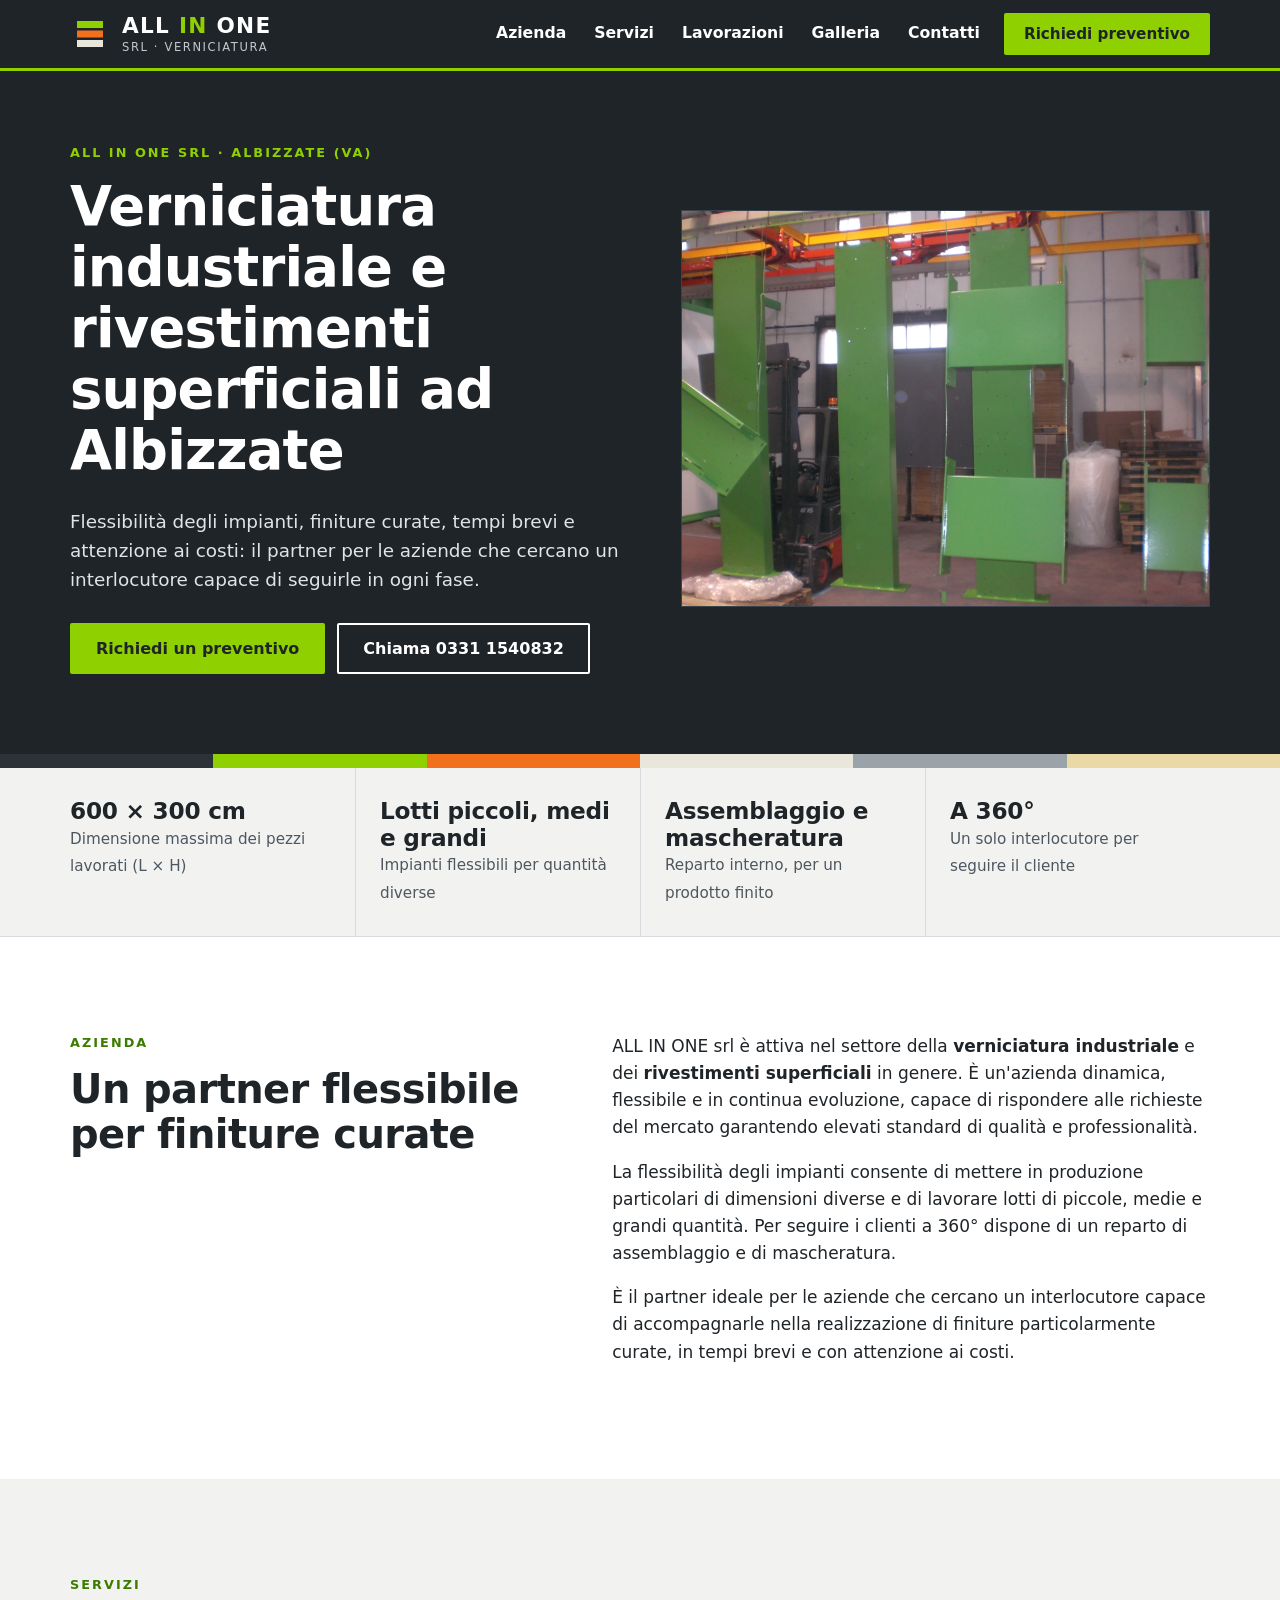
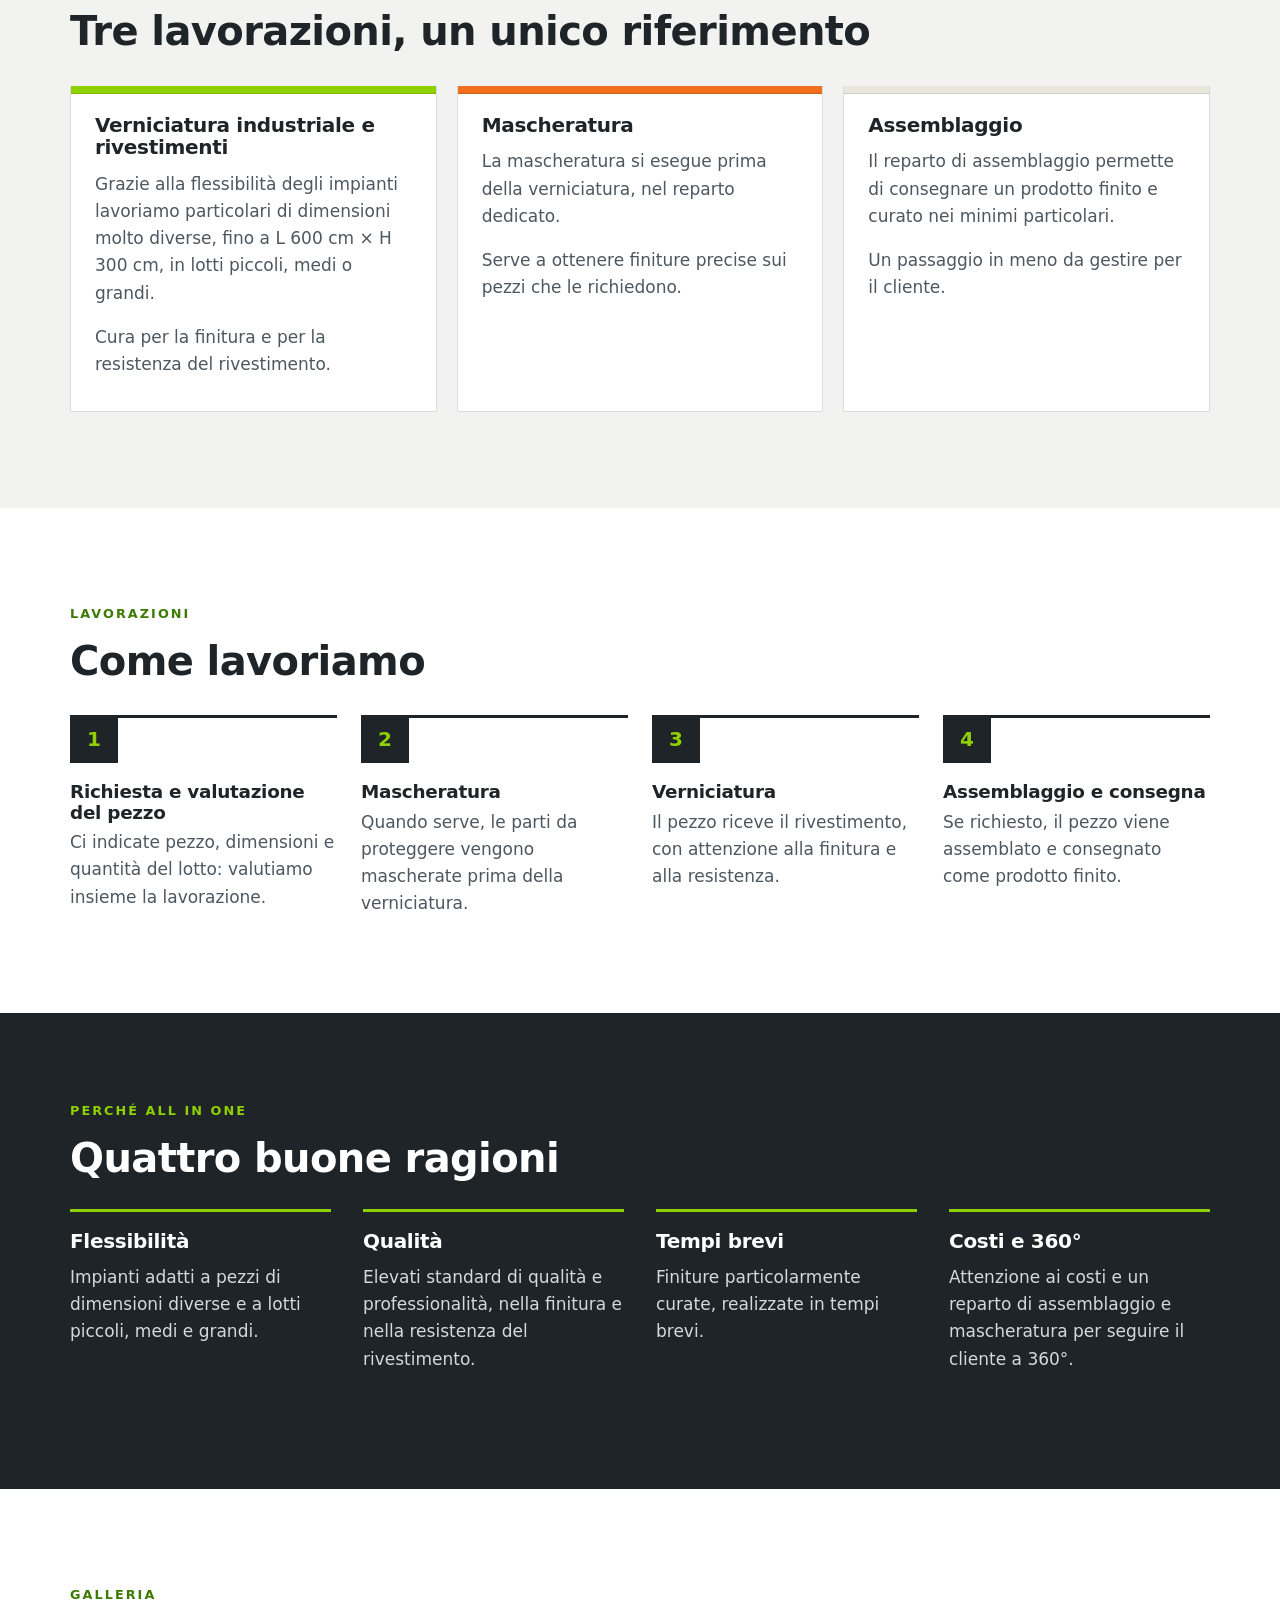
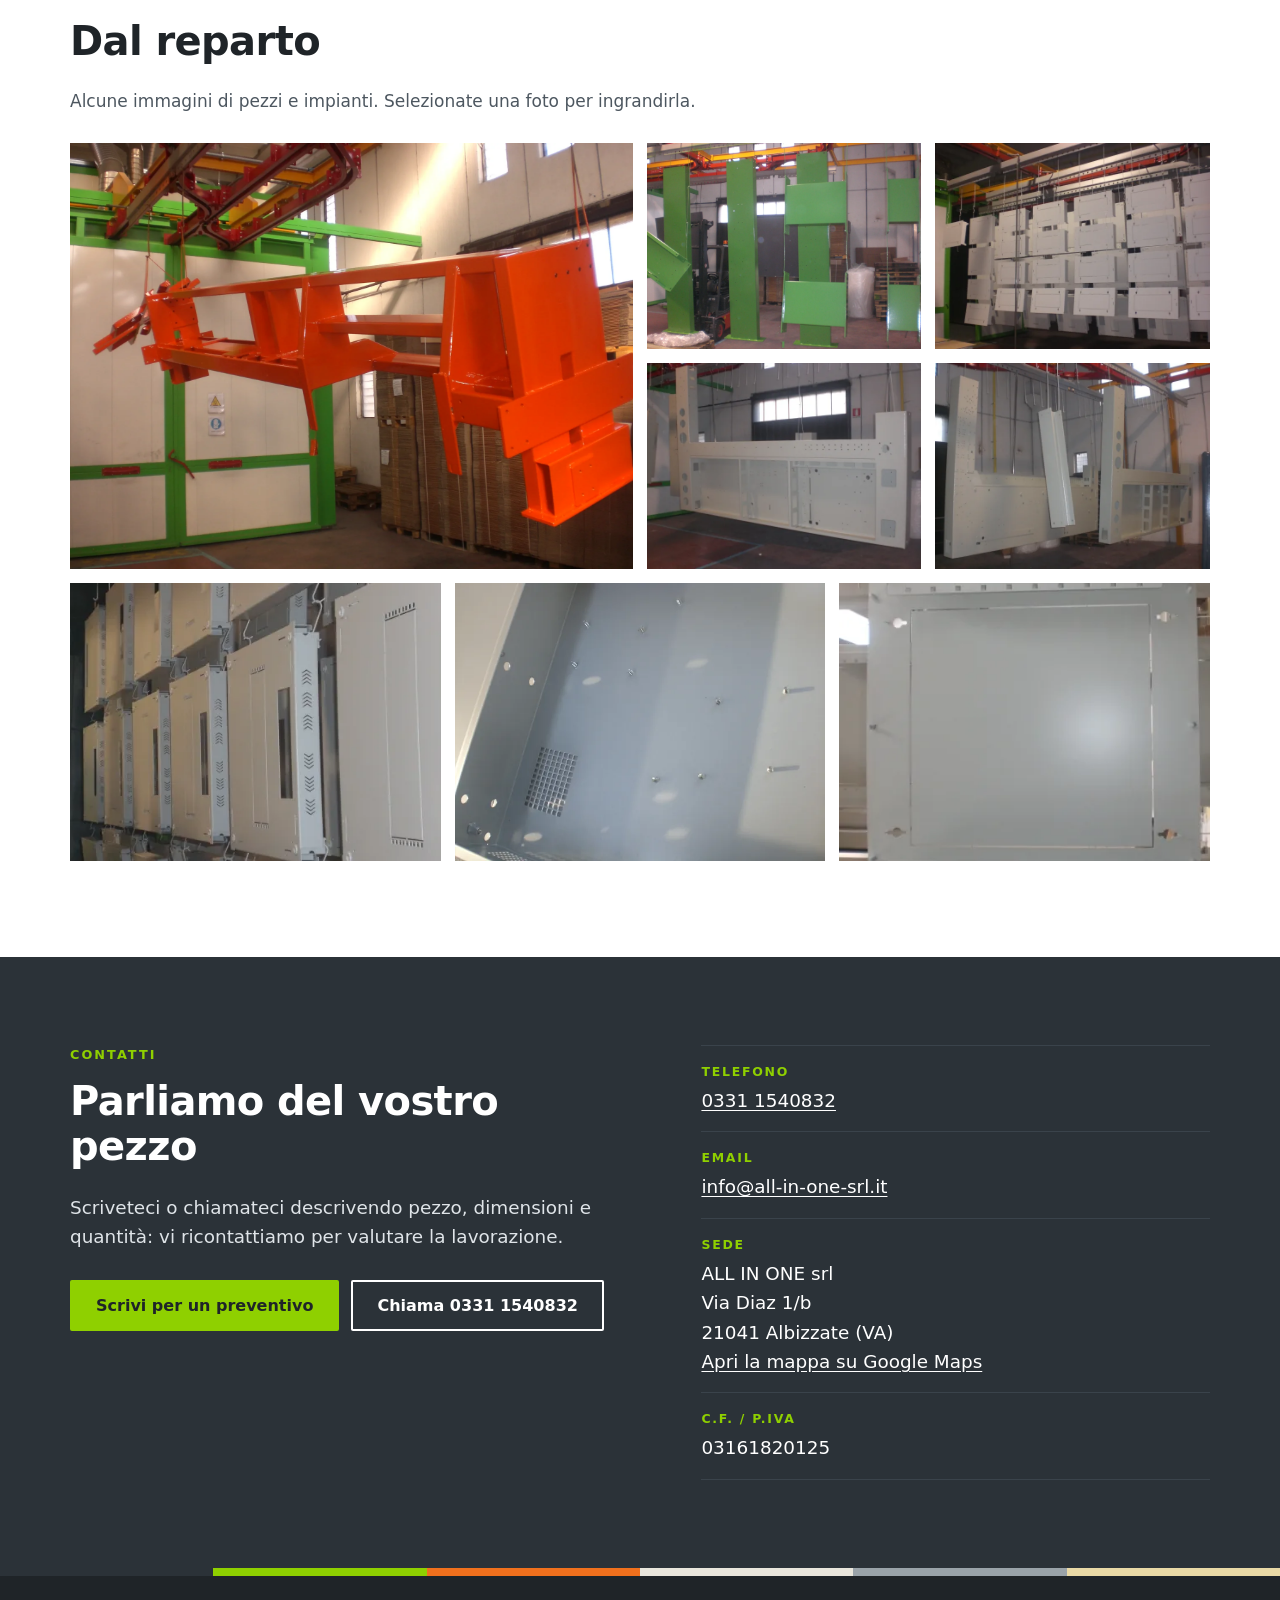
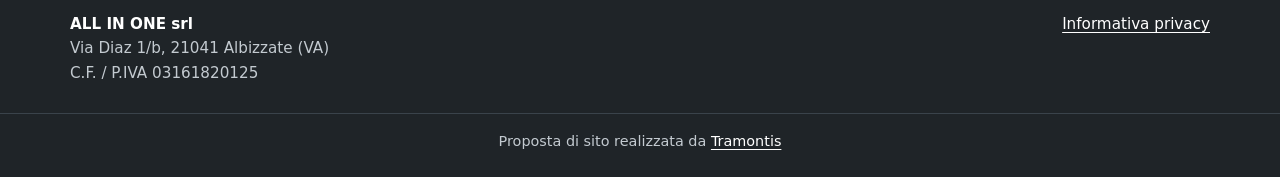
==== index.html @ 44ed0121 "Proposta di restyling del sito ALL IN ONE srl Sito statico a pagina unica (HTML/CSS/JS): hero, fatti" ====
<!DOCTYPE html>
<html lang="it">
<head>
  <meta charset="utf-8">
  <meta name="viewport" content="width=device-width, initial-scale=1">
  <title>Verniciatura industriale ad Albizzate (Varese) | ALL IN ONE srl</title>
  <meta name="description" content="ALL IN ONE srl, verniciatura industriale e rivestimenti superficiali ad Albizzate (Varese). Pezzi fino a L 600 × H 300 cm, lotti piccoli, medi e grandi, mascheratura e assemblaggio interni.">
  <meta name="robots" content="noindex, nofollow">
  <meta name="theme-color" content="#1f2428">
  <link rel="icon" type="image/svg+xml" href="assets/img/favicon.svg">

  <meta property="og:type" content="website">
  <meta property="og:locale" content="it_IT">
  <meta property="og:site_name" content="ALL IN ONE srl">
  <meta property="og:title" content="ALL IN ONE srl – Verniciatura industriale ad Albizzate (VA)">
  <meta property="og:description" content="Verniciatura industriale e rivestimenti superficiali. Finiture curate, tempi brevi, attenzione ai costi.">
  <meta property="og:image" content="https://luckylori07.github.io/all-in-one/assets/img/og.jpg">
  <meta property="og:image:width" content="1200">
  <meta property="og:image:height" content="630">
  <meta property="og:image:alt" content="Pannelli verniciati di verde appesi a una linea aerea nel reparto di ALL IN ONE srl">
  <meta name="twitter:card" content="summary_large_image">

  <link rel="stylesheet" href="assets/css/style.css">

  <script type="application/ld+json">
  {
    "@context": "https://schema.org",
    "@type": "LocalBusiness",
    "name": "ALL IN ONE srl",
    "description": "Verniciatura industriale e rivestimenti superficiali, con reparto di assemblaggio e mascheratura.",
    "telephone": "+39 0331 1540832",
    "email": "info@all-in-one-srl.it",
    "vatID": "IT03161820125",
    "taxID": "03161820125",
    "image": "https://luckylori07.github.io/all-in-one/assets/img/og.jpg",
    "address": {
      "@type": "PostalAddress",
      "streetAddress": "Via Diaz 1/b",
      "postalCode": "21041",
      "addressLocality": "Albizzate",
      "addressRegion": "VA",
      "addressCountry": "IT"
    }
  }
  </script>
</head>
<body>
  <a class="skip-link" href="#contenuto">Vai al contenuto</a>

  <header class="site-header" id="top">
    <div class="wrap header-inner">
      <a class="brand" href="#top" aria-label="ALL IN ONE srl – torna all'inizio">
        <svg class="brand-mark" viewBox="0 0 40 40" width="40" height="40" aria-hidden="true" focusable="false">
          <rect width="40" height="40" fill="#1f2428"/>
          <rect x="7" y="7" width="26" height="7" fill="#8fd000"/>
          <rect x="7" y="16.5" width="26" height="7" fill="#f0701d"/>
          <rect x="7" y="26" width="26" height="7" fill="#e9e6dc"/>
        </svg>
        <span class="brand-text">
          <span class="brand-name">ALL <b>IN</b> ONE</span>
          <span class="brand-sub">srl · verniciatura</span>
        </span>
      </a>

      <button class="nav-toggle" type="button" aria-expanded="false" aria-controls="menu">
        <span class="nav-toggle-bars" aria-hidden="true"></span>
        <span class="nav-toggle-label">Menu</span>
      </button>

      <nav class="site-nav" id="menu" aria-label="Menu principale">
        <ul>
          <li><a href="#azienda">Azienda</a></li>
          <li><a href="#servizi">Servizi</a></li>
          <li><a href="#lavorazioni">Lavorazioni</a></li>
          <li><a href="#galleria">Galleria</a></li>
          <li><a href="#contatti">Contatti</a></li>
        </ul>
        <a class="btn btn-accent btn-sm" href="mailto:info@all-in-one-srl.it?subject=Richiesta%20di%20preventivo%20-%20verniciatura%20industriale&amp;body=Buongiorno%2C%0D%0Avorrei%20richiedere%20un%20preventivo%20per%20la%20verniciatura%20di%20alcuni%20pezzi.%0D%0A%0D%0AAzienda%3A%20%0D%0APersona%20di%20riferimento%3A%20%0D%0ATipo%20di%20pezzo%3A%20%0D%0ADimensioni%20(L%20x%20H%20x%20P)%3A%20%0D%0AQuantit%C3%A0%20del%20lotto%3A%20%0D%0AFinitura%20o%20colore%20richiesti%3A%20%0D%0ALavorazioni%20necessarie%20(mascheratura%2C%20assemblaggio)%3A%20%0D%0ATempi%20di%20consegna%20desiderati%3A%20%0D%0A%0D%0AGrazie%20e%20cordiali%20saluti">Richiedi preventivo</a>
      </nav>
    </div>
  </header>

  <main id="contenuto">

    <!-- HERO -->
    <section class="hero" aria-labelledby="titolo-hero">
      <div class="wrap hero-grid">
        <div class="hero-copy">
          <p class="eyebrow">ALL IN ONE srl · Albizzate (VA)</p>
          <h1 id="titolo-hero">Verniciatura industriale e rivestimenti superficiali ad Albizzate</h1>
          <p class="lead">Flessibilità degli impianti, finiture curate, tempi brevi e attenzione ai costi: il partner per le aziende che cercano un interlocutore capace di seguirle in ogni fase.</p>
          <div class="hero-cta">
            <a class="btn btn-accent" href="mailto:info@all-in-one-srl.it?subject=Richiesta%20di%20preventivo%20-%20verniciatura%20industriale&amp;body=Buongiorno%2C%0D%0Avorrei%20richiedere%20un%20preventivo%20per%20la%20verniciatura%20di%20alcuni%20pezzi.%0D%0A%0D%0AAzienda%3A%20%0D%0APersona%20di%20riferimento%3A%20%0D%0ATipo%20di%20pezzo%3A%20%0D%0ADimensioni%20(L%20x%20H%20x%20P)%3A%20%0D%0AQuantit%C3%A0%20del%20lotto%3A%20%0D%0AFinitura%20o%20colore%20richiesti%3A%20%0D%0ALavorazioni%20necessarie%20(mascheratura%2C%20assemblaggio)%3A%20%0D%0ATempi%20di%20consegna%20desiderati%3A%20%0D%0A%0D%0AGrazie%20e%20cordiali%20saluti">Richiedi un preventivo</a>
            <a class="btn btn-ghost" href="tel:+3903311540832">Chiama 0331 1540832</a>
          </div>
        </div>
        <figure class="hero-figure">
          <img src="assets/img/pannelli-verdi-linea-aerea.webp" width="1600" height="1200" alt="Pannelli in lamiera verniciati di verde, appesi alla linea aerea in un capannone" fetchpriority="high">
        </figure>
      </div>
      <div class="chips" aria-hidden="true">
        <span style="--c:#2b3238"></span><span style="--c:#8fd000"></span><span style="--c:#f0701d"></span><span style="--c:#e9e6dc"></span><span style="--c:#9aa3a9"></span><span style="--c:#e9d9a6"></span>
      </div>
    </section>

    <!-- NUMERI / FATTI -->
    <section class="facts" aria-label="In sintesi">
      <div class="wrap">
        <ul class="facts-list">
          <li><strong>600 × 300 cm</strong><span>Dimensione massima dei pezzi lavorati (L × H)</span></li>
          <li><strong>Lotti piccoli, medi e grandi</strong><span>Impianti flessibili per quantità diverse</span></li>
          <li><strong>Assemblaggio e mascheratura</strong><span>Reparto interno, per un prodotto finito</span></li>
          <li><strong>A 360°</strong><span>Un solo interlocutore per seguire il cliente</span></li>
        </ul>
      </div>
    </section>

    <!-- AZIENDA -->
    <section class="section" id="azienda" aria-labelledby="titolo-azienda">
      <div class="wrap two-col">
        <div>
          <p class="eyebrow eyebrow-dark">Azienda</p>
          <h2 id="titolo-azienda">Un partner flessibile per finiture curate</h2>
        </div>
        <div class="prose">
          <p>ALL IN ONE srl è attiva nel settore della <strong>verniciatura industriale</strong> e dei <strong>rivestimenti superficiali</strong> in genere. È un'azienda dinamica, flessibile e in continua evoluzione, capace di rispondere alle richieste del mercato garantendo elevati standard di qualità e professionalità.</p>
          <p>La flessibilità degli impianti consente di mettere in produzione particolari di dimensioni diverse e di lavorare lotti di piccole, medie e grandi quantità. Per seguire i clienti a 360° dispone di un reparto di assemblaggio e di mascheratura.</p>
          <p>È il partner ideale per le aziende che cercano un interlocutore capace di accompagnarle nella realizzazione di finiture particolarmente curate, in tempi brevi e con attenzione ai costi.</p>
        </div>
      </div>
    </section>

    <!-- SERVIZI -->
    <section class="section section-tint" id="servizi" aria-labelledby="titolo-servizi">
      <div class="wrap">
        <p class="eyebrow eyebrow-dark">Servizi</p>
        <h2 id="titolo-servizi">Tre lavorazioni, un unico riferimento</h2>
        <div class="cards">
          <article class="card">
            <span class="card-chip" style="--c:#8fd000" aria-hidden="true"></span>
            <h3>Verniciatura industriale e rivestimenti</h3>
            <p>Grazie alla flessibilità degli impianti lavoriamo particolari di dimensioni molto diverse, fino a L 600 cm × H 300 cm, in lotti piccoli, medi o grandi.</p>
            <p>Cura per la finitura e per la resistenza del rivestimento.</p>
          </article>
          <article class="card">
            <span class="card-chip" style="--c:#f0701d" aria-hidden="true"></span>
            <h3>Mascheratura</h3>
            <p>La mascheratura si esegue prima della verniciatura, nel reparto dedicato.</p>
            <p>Serve a ottenere finiture precise sui pezzi che le richiedono.</p>
          </article>
          <article class="card">
            <span class="card-chip" style="--c:#e9e6dc" aria-hidden="true"></span>
            <h3>Assemblaggio</h3>
            <p>Il reparto di assemblaggio permette di consegnare un prodotto finito e curato nei minimi particolari.</p>
            <p>Un passaggio in meno da gestire per il cliente.</p>
          </article>
        </div>
      </div>
    </section>

    <!-- COME LAVORIAMO -->
    <section class="section" id="lavorazioni" aria-labelledby="titolo-lavorazioni">
      <div class="wrap">
        <p class="eyebrow eyebrow-dark">Lavorazioni</p>
        <h2 id="titolo-lavorazioni">Come lavoriamo</h2>
        <ol class="steps">
          <li>
            <span class="step-n" aria-hidden="true">1</span>
            <h3>Richiesta e valutazione del pezzo</h3>
            <p>Ci indicate pezzo, dimensioni e quantità del lotto: valutiamo insieme la lavorazione.</p>
          </li>
          <li>
            <span class="step-n" aria-hidden="true">2</span>
            <h3>Mascheratura</h3>
            <p>Quando serve, le parti da proteggere vengono mascherate prima della verniciatura.</p>
          </li>
          <li>
            <span class="step-n" aria-hidden="true">3</span>
            <h3>Verniciatura</h3>
            <p>Il pezzo riceve il rivestimento, con attenzione alla finitura e alla resistenza.</p>
          </li>
          <li>
            <span class="step-n" aria-hidden="true">4</span>
            <h3>Assemblaggio e consegna</h3>
            <p>Se richiesto, il pezzo viene assemblato e consegnato come prodotto finito.</p>
          </li>
        </ol>
      </div>
    </section>

    <!-- PERCHE' NOI -->
    <section class="why" aria-labelledby="titolo-perche">
      <div class="wrap">
        <p class="eyebrow">Perché ALL IN ONE</p>
        <h2 id="titolo-perche">Quattro buone ragioni</h2>
        <ul class="why-grid">
          <li>
            <h3>Flessibilità</h3>
            <p>Impianti adatti a pezzi di dimensioni diverse e a lotti piccoli, medi e grandi.</p>
          </li>
          <li>
            <h3>Qualità</h3>
            <p>Elevati standard di qualità e professionalità, nella finitura e nella resistenza del rivestimento.</p>
          </li>
          <li>
            <h3>Tempi brevi</h3>
            <p>Finiture particolarmente curate, realizzate in tempi brevi.</p>
          </li>
          <li>
            <h3>Costi e 360°</h3>
            <p>Attenzione ai costi e un reparto di assemblaggio e mascheratura per seguire il cliente a 360°.</p>
          </li>
        </ul>
      </div>
    </section>

    <!-- GALLERIA -->
    <section class="section" id="galleria" aria-labelledby="titolo-galleria">
      <div class="wrap">
        <p class="eyebrow eyebrow-dark">Galleria</p>
        <h2 id="titolo-galleria">Dal reparto</h2>
        <p class="section-intro">Alcune immagini di pezzi e impianti. Selezionate una foto per ingrandirla.</p>
        <ul class="gallery" id="gallery">
          <li class="g-wide">
            <button type="button" class="g-item" data-full="assets/img/telaio-arancione-appeso.webp" data-w="1600" data-h="1200" data-caption="Telaio verniciato di arancione appeso alla linea aerea">
              <img src="assets/img/telaio-arancione-appeso.webp" width="1600" height="1200" loading="lazy" alt="Telaio in metallo verniciato di arancione, appeso alla linea aerea">
            </button>
          </li>
          <li>
            <button type="button" class="g-item" data-full="assets/img/pannelli-verdi-linea-aerea.webp" data-w="1600" data-h="1200" data-caption="Pannelli verniciati di verde appesi alla linea aerea">
              <img src="assets/img/pannelli-verdi-linea-aerea.webp" width="1600" height="1200" loading="lazy" alt="Pannelli in lamiera verniciati di verde, appesi alla linea aerea">
            </button>
          </li>
          <li>
            <button type="button" class="g-item" data-full="assets/img/pannelli-chiari-appesi.webp" data-w="640" data-h="480" data-caption="Pannelli chiari appesi in file">
              <img src="assets/img/pannelli-chiari-appesi.webp" width="640" height="480" loading="lazy" alt="Molti pannelli di colore chiaro appesi in file alla linea aerea">
            </button>
          </li>
          <li>
            <button type="button" class="g-item" data-full="assets/img/struttura-chiara-appesa.webp" data-w="640" data-h="480" data-caption="Grande struttura in lamiera di colore chiaro">
              <img src="assets/img/struttura-chiara-appesa.webp" width="640" height="480" loading="lazy" alt="Grande struttura in lamiera di colore chiaro appesa nel capannone">
            </button>
          </li>
          <li>
            <button type="button" class="g-item" data-full="assets/img/struttura-chiara-appesa-dettaglio.webp" data-w="640" data-h="480" data-caption="Struttura in lamiera di colore chiaro, dettaglio">
              <img src="assets/img/struttura-chiara-appesa-dettaglio.webp" width="640" height="480" loading="lazy" alt="Struttura in lamiera di colore chiaro con elementi forati, appesa nel capannone">
            </button>
          </li>
          <li>
            <button type="button" class="g-item" data-full="assets/img/pannelli-beige-appesi.webp" data-w="519" data-h="342" data-caption="Pannelli beige appesi">
              <img src="assets/img/pannelli-beige-appesi.webp" width="519" height="342" loading="lazy" alt="Pannelli in lamiera di colore beige e grigio chiaro appesi">
            </button>
          </li>
          <li>
            <button type="button" class="g-item" data-full="assets/img/interno-lamiera-grigia.webp" data-w="640" data-h="480" data-caption="Interno di un pezzo in lamiera verniciato di grigio">
              <img src="assets/img/interno-lamiera-grigia.webp" width="640" height="480" loading="lazy" alt="Interno di un pezzo in lamiera verniciato di grigio, con fori e griglia di areazione">
            </button>
          </li>
          <li>
            <button type="button" class="g-item" data-full="assets/img/pannello-grigio-forato.webp" data-w="442" data-h="450" data-caption="Pannello in lamiera verniciato di grigio chiaro">
              <img src="assets/img/pannello-grigio-forato.webp" width="442" height="450" loading="lazy" alt="Pannello in lamiera verniciato di grigio chiaro con aperture">
            </button>
          </li>
        </ul>
      </div>
    </section>

    <!-- CONTATTI -->
    <section class="contact" id="contatti" aria-labelledby="titolo-contatti">
      <div class="wrap contact-grid">
        <div>
          <p class="eyebrow">Contatti</p>
          <h2 id="titolo-contatti">Parliamo del vostro pezzo</h2>
          <p class="lead">Scriveteci o chiamateci descrivendo pezzo, dimensioni e quantità: vi ricontattiamo per valutare la lavorazione.</p>
          <div class="hero-cta">
            <a class="btn btn-accent" href="mailto:info@all-in-one-srl.it?subject=Richiesta%20di%20preventivo%20-%20verniciatura%20industriale&amp;body=Buongiorno%2C%0D%0Avorrei%20richiedere%20un%20preventivo%20per%20la%20verniciatura%20di%20alcuni%20pezzi.%0D%0A%0D%0AAzienda%3A%20%0D%0APersona%20di%20riferimento%3A%20%0D%0ATipo%20di%20pezzo%3A%20%0D%0ADimensioni%20(L%20x%20H%20x%20P)%3A%20%0D%0AQuantit%C3%A0%20del%20lotto%3A%20%0D%0AFinitura%20o%20colore%20richiesti%3A%20%0D%0ALavorazioni%20necessarie%20(mascheratura%2C%20assemblaggio)%3A%20%0D%0ATempi%20di%20consegna%20desiderati%3A%20%0D%0A%0D%0AGrazie%20e%20cordiali%20saluti">Scrivi per un preventivo</a>
            <a class="btn btn-ghost" href="tel:+3903311540832">Chiama 0331 1540832</a>
          </div>
        </div>
        <dl class="contact-list">
          <div><dt>Telefono</dt><dd><a href="tel:+3903311540832">0331 1540832</a></dd></div>
          <div><dt>Email</dt><dd><a href="mailto:info@all-in-one-srl.it">info@all-in-one-srl.it</a></dd></div>
          <div><dt>Sede</dt><dd>ALL IN ONE srl<br>Via Diaz 1/b<br>21041 Albizzate (VA)<br><a href="https://www.google.com/maps/search/?api=1&amp;query=Via+Diaz+1%2Fb%2C+21041+Albizzate+VA" target="_blank" rel="noopener">Apri la mappa su Google Maps<span class="sr-only"> (si apre in una nuova scheda)</span></a></dd></div>
          <div><dt>C.F. / P.IVA</dt><dd>03161820125</dd></div>
        </dl>
      </div>
    </section>
  </main>

  <footer class="site-footer">
    <div class="chips chips-thin" aria-hidden="true">
      <span style="--c:#2b3238"></span><span style="--c:#8fd000"></span><span style="--c:#f0701d"></span><span style="--c:#e9e6dc"></span><span style="--c:#9aa3a9"></span><span style="--c:#e9d9a6"></span>
    </div>
    <div class="wrap footer-inner">
      <p><strong>ALL IN ONE srl</strong><br>Via Diaz 1/b, 21041 Albizzate (VA)<br>C.F. / P.IVA 03161820125</p>
      <p class="footer-links"><a href="privacy.html">Informativa privacy</a></p>
    </div>
    <p class="credit">Proposta di sito realizzata da <a href="https://tramontis.netlify.app/" target="_blank" rel="noopener">Tramontis</a></p>
  </footer>

  <!-- LIGHTBOX -->
  <div class="lightbox" id="lightbox" role="dialog" aria-modal="true" aria-label="Galleria fotografica" hidden>
    <div class="lb-inner">
      <button type="button" class="lb-btn lb-close" aria-label="Chiudi">×</button>
      <button type="button" class="lb-btn lb-prev" aria-label="Foto precedente">‹</button>
      <figure>
        <img id="lb-img" alt="" src="[data-uri]">
        <figcaption id="lb-caption"></figcaption>
      </figure>
      <button type="button" class="lb-btn lb-next" aria-label="Foto successiva">›</button>
    </div>
  </div>

  <script src="assets/js/main.js" defer></script>
</body>
</html>
---- assets/css/style.css ----
/* ALL IN ONE srl – proposta di restyling */
:root {
  --graphite: #1f2428;
  --graphite-2: #2b3238;
  --graphite-3: #3a434b;
  --ink: #1f2428;
  --muted: #4d5760;
  --line: #d9dcdf;
  --paper: #ffffff;
  --tint: #f2f3f1;
  --accent: #8fd000;        /* verde del marchio originale, per fondi scuri e pulsanti */
  --accent-deep: #3d7a00;   /* stesso verde, per testo su fondo chiaro (AA) */
  --orange: #f0701d;
  --wrap: 1180px;
  --gutter: 20px;
  --radius: 2px;
}

*, *::before, *::after { box-sizing: border-box; }
html { scroll-behavior: smooth; scroll-padding-top: 76px; -webkit-text-size-adjust: 100%; }
body {
  margin: 0;
  font-family: "Segoe UI", system-ui, -apple-system, "Helvetica Neue", Arial, sans-serif;
  font-size: 1.0625rem;
  line-height: 1.6;
  color: var(--ink);
  background: var(--paper);
}
img { display: block; max-width: 100%; height: auto; }
a { color: var(--accent-deep); text-underline-offset: 3px; }
a:hover { color: var(--graphite); }
h1, h2, h3 { line-height: 1.12; letter-spacing: -0.015em; margin: 0 0 .6em; }
p { margin: 0 0 1em; }
ul, ol { margin: 0; padding: 0; list-style: none; }

:focus-visible { outline: 3px solid var(--orange); outline-offset: 3px; }
.site-header :focus-visible, .hero :focus-visible, .why :focus-visible,
.contact :focus-visible, .site-footer :focus-visible, .lightbox :focus-visible { outline-color: var(--accent); }

.wrap { width: 100%; max-width: var(--wrap); margin: 0 auto; padding: 0 var(--gutter); }
.sr-only { position: absolute; width: 1px; height: 1px; overflow: hidden; clip: rect(0 0 0 0); white-space: nowrap; }
.skip-link {
  position: absolute; left: 8px; top: -60px; z-index: 100;
  background: var(--accent); color: var(--graphite); padding: 10px 16px; font-weight: 700;
}
.skip-link:focus { top: 8px; }

/* Pulsanti */
.btn {
  display: inline-block; padding: 14px 24px; font-weight: 700; font-size: 1rem; line-height: 1.2;
  text-decoration: none; border: 2px solid transparent; border-radius: var(--radius);
  text-align: center; transition: background-color .15s, color .15s, border-color .15s;
}
.btn-accent { background: var(--accent); color: var(--graphite); }
.btn-accent:hover { background: #fff; color: var(--graphite); }
.btn-ghost { border-color: #fff; color: #fff; }
.btn-ghost:hover { background: #fff; color: var(--graphite); }
.btn-sm { padding: 10px 18px; font-size: .95rem; }

/* Header */
.site-header { position: sticky; top: 0; z-index: 50; background: var(--graphite); color: #fff; border-bottom: 3px solid var(--accent); }
.header-inner { display: flex; align-items: center; justify-content: space-between; min-height: 68px; gap: 16px; }
.brand { display: flex; align-items: center; gap: 12px; color: #fff; text-decoration: none; }
.brand:hover { color: #fff; }
.brand-mark { flex: none; }
.brand-text { display: flex; flex-direction: column; line-height: 1.05; }
.brand-name { font-weight: 800; font-size: 1.35rem; letter-spacing: .06em; }
.brand-name b { color: var(--accent); font-weight: 800; }
.brand-sub { font-size: .72rem; letter-spacing: .14em; text-transform: uppercase; color: #c3cad0; margin-top: 3px; }

.site-nav ul { display: flex; gap: 4px; }
.site-nav a:not(.btn) { color: #fff; text-decoration: none; padding: 10px 12px; font-weight: 600; font-size: .98rem; display: inline-block; border-bottom: 2px solid transparent; }
.site-nav a:not(.btn):hover { border-bottom-color: var(--accent); color: #fff; }
.site-nav { display: flex; align-items: center; gap: 12px; }

.nav-toggle { display: none; }

@media (max-width: 899px) {
  .nav-toggle {
    display: inline-flex; align-items: center; gap: 10px; background: transparent; color: #fff;
    border: 2px solid #5b656d; padding: 8px 14px; font: inherit; font-weight: 700; cursor: pointer; border-radius: var(--radius);
  }
  .nav-toggle-bars, .nav-toggle-bars::before, .nav-toggle-bars::after { display: block; width: 20px; height: 2px; background: #fff; position: relative; content: ""; }
  .nav-toggle-bars::before { position: absolute; top: -6px; }
  .nav-toggle-bars::after { position: absolute; top: 6px; }
  .js .site-nav { display: none; position: absolute; left: 0; right: 0; top: 100%; background: var(--graphite-2); flex-direction: column; align-items: stretch; padding: 8px var(--gutter) 20px; border-bottom: 3px solid var(--accent); }
  .js .site-nav.is-open { display: flex; }
  .js .site-nav ul { flex-direction: column; gap: 0; }
  .js .site-nav a:not(.btn) { display: block; padding: 14px 4px; border-bottom: 1px solid var(--graphite-3); }
  .js .site-nav .btn { margin-top: 14px; }
  .site-nav { flex-wrap: wrap; justify-content: flex-end; }
  .site-nav ul { flex-wrap: wrap; }
}

/* Strisce campione */
.chips { display: flex; height: 14px; }
.chips span { flex: 1; background: var(--c); }
.chips-thin { height: 8px; }

/* Hero */
.hero { background: var(--graphite); color: #fff; }
.hero-grid { display: grid; gap: 32px; padding-top: 44px; padding-bottom: 52px; }
.hero-figure { margin: 0; }
.hero-figure img { width: 100%; aspect-ratio: 4 / 3; object-fit: cover; border: 1px solid var(--graphite-3); }
.eyebrow { font-size: .8rem; font-weight: 700; letter-spacing: .16em; text-transform: uppercase; color: var(--accent); margin-bottom: 14px; }
.eyebrow-dark { color: var(--accent-deep); }
.hero h1 { font-size: clamp(2rem, 7vw, 3.4rem); font-weight: 800; margin-bottom: .45em; }
.lead { font-size: 1.15rem; color: #dfe4e8; max-width: 38em; }
.hero-cta { display: flex; flex-wrap: wrap; gap: 12px; margin-top: 28px; }

@media (min-width: 900px) {
  .hero-grid { grid-template-columns: 1.05fr 1fr; align-items: center; gap: 56px; padding-top: 72px; padding-bottom: 80px; }
}

/* Fatti */
.facts { background: var(--tint); border-bottom: 1px solid var(--line); }
.facts-list { display: grid; grid-template-columns: 1fr; }
.facts-list li { padding: 22px 0; border-bottom: 1px solid var(--line); }
.facts-list li:last-child { border-bottom: 0; }
.facts-list strong { display: block; font-size: 1.45rem; line-height: 1.15; letter-spacing: -.01em; color: var(--graphite); }
.facts-list span { color: var(--muted); font-size: .95rem; }
@media (min-width: 700px) {
  .facts-list { grid-template-columns: repeat(2, 1fr); }
  .facts-list li:nth-child(odd) { padding-right: 24px; }
  .facts-list li:nth-child(even) { padding-left: 24px; border-left: 1px solid var(--line); }
  .facts-list li:nth-child(3) { border-bottom: 0; }
}
@media (min-width: 1000px) {
  .facts-list { grid-template-columns: repeat(4, 1fr); }
  .facts-list li { border-bottom: 0; padding: 30px 24px; border-left: 1px solid var(--line); }
  .facts-list li:first-child { border-left: 0; padding-left: 0; }
}

/* Sezioni */
.section { padding: 64px 0; }
.section-tint { background: var(--tint); }
.section h2, .why h2, .contact h2 { font-size: clamp(1.7rem, 4.5vw, 2.5rem); font-weight: 800; }
.section-intro { color: var(--muted); max-width: 40em; margin-bottom: 28px; }
.two-col { display: grid; gap: 20px; }
.prose p { max-width: 38em; }
@media (min-width: 900px) {
  .section { padding: 96px 0; }
  .two-col { grid-template-columns: 1fr 1.25fr; gap: 64px; }
}

/* Card servizi */
.cards { display: grid; gap: 20px; margin-top: 32px; }
.card { background: #fff; border: 1px solid var(--line); border-top: 0; padding: 0 24px 16px; }
.card h3 { font-size: 1.25rem; margin-top: 20px; }
.card p { color: var(--muted); }
.card-chip { display: block; height: 8px; margin: 0 -24px; background: var(--c); border-bottom: 1px solid rgba(0,0,0,.12); }
@media (min-width: 800px) { .cards { grid-template-columns: repeat(3, 1fr); } }

/* Passi */
.steps { display: grid; gap: 0; margin-top: 32px; counter-reset: s; }
.steps li { position: relative; padding: 24px 0 24px 64px; border-top: 1px solid var(--line); }
.steps li:last-child { border-bottom: 1px solid var(--line); }
.step-n {
  position: absolute; left: 0; top: 22px; width: 44px; height: 44px; display: grid; place-items: center;
  background: var(--graphite); color: var(--accent); font-weight: 800; font-size: 1.25rem;
}
.steps h3 { font-size: 1.15rem; margin-bottom: .3em; }
.steps p { color: var(--muted); margin: 0; }
@media (min-width: 900px) {
  .steps { grid-template-columns: repeat(4, 1fr); gap: 24px; }
  .steps li { padding: 64px 0 0; border-top: 3px solid var(--graphite); }
  .steps li:last-child { border-bottom: 0; }
  .step-n { top: -3px; left: 0; width: 48px; height: 48px; }
}

/* Perché noi */
.why { background: var(--graphite); color: #fff; padding: 64px 0; }
.why h2 { color: #fff; }
.why-grid { display: grid; gap: 0; margin-top: 28px; }
.why-grid li { border-top: 3px solid var(--accent); padding: 18px 0 28px; }
.why-grid h3 { font-size: 1.25rem; color: #fff; }
.why-grid p { color: #d3d9de; margin: 0; max-width: 28em; }
@media (min-width: 700px) { .why-grid { grid-template-columns: repeat(2, 1fr); column-gap: 32px; } }
@media (min-width: 1000px) { .why { padding: 88px 0; } .why-grid { grid-template-columns: repeat(4, 1fr); } }

/* Galleria */
.gallery { display: grid; grid-template-columns: repeat(2, 1fr); gap: 10px; }
.gallery li { margin: 0; }
.g-item { display: block; width: 100%; height: 100%; padding: 0; border: 0; background: var(--graphite); cursor: zoom-in; overflow: hidden; }
.g-item img { width: 100%; height: 100%; aspect-ratio: 4 / 3; object-fit: cover; transition: transform .35s ease, opacity .2s; }
.g-item:hover img { transform: scale(1.04); opacity: .92; }
.g-wide { grid-column: span 2; }
.g-wide .g-item img { aspect-ratio: 16 / 9; }
.gallery li:last-child { grid-column: span 2; }
.gallery li:last-child .g-item img { aspect-ratio: 16 / 9; }
@media (min-width: 900px) {
  .gallery { grid-template-columns: repeat(12, 1fr); gap: 14px; }
  .gallery li { grid-column: span 4; }
  .gallery li.g-wide { grid-column: span 6; grid-row: span 2; }
  .gallery li:nth-child(n+2):nth-child(-n+5) { grid-column: span 3; }
  .gallery li:last-child { grid-column: span 4; }
  .g-wide .g-item img { aspect-ratio: auto; }
  .gallery li:last-child .g-item img { aspect-ratio: 4 / 3; }
}

/* Contatti */
.contact { background: var(--graphite-2); color: #fff; padding: 64px 0; }
.contact h2 { color: #fff; }
.contact-grid { display: grid; gap: 40px; }
.contact-list { margin: 0; display: grid; gap: 0; border-top: 1px solid var(--graphite-3); align-self: start; }
.contact-list > div { padding: 16px 0; border-bottom: 1px solid var(--graphite-3); }
.contact-list dt { font-size: .78rem; text-transform: uppercase; letter-spacing: .14em; color: var(--accent); font-weight: 700; margin-bottom: 4px; }
.contact-list dd { margin: 0; font-size: 1.15rem; }
.contact a:not(.btn) { color: #fff; }
.contact a:not(.btn):hover { color: var(--accent); }
@media (min-width: 900px) { .contact { padding: 88px 0; } .contact-grid { grid-template-columns: 1.1fr 1fr; gap: 72px; } }

/* Footer */
.site-footer { background: var(--graphite); color: #c3cad0; font-size: .95rem; }
.footer-inner { display: flex; flex-wrap: wrap; justify-content: space-between; gap: 20px; padding-top: 36px; padding-bottom: 28px; }
.footer-inner p { margin: 0; }
.footer-inner strong { color: #fff; }
.site-footer a { color: #fff; }
.site-footer a:hover { color: var(--accent); }
.credit { margin: 0; padding: 16px var(--gutter) 24px; text-align: center; border-top: 1px solid var(--graphite-3); font-size: .9rem; }

/* Lightbox */
.lightbox { position: fixed; inset: 0; z-index: 200; background: rgba(15, 18, 20, .94); display: flex; align-items: center; justify-content: center; padding: 16px; }
.lightbox[hidden] { display: none; }
.lb-inner { position: relative; display: flex; align-items: center; justify-content: center; gap: 12px; width: 100%; max-width: 1400px; }
.lightbox figure { margin: 0; text-align: center; min-width: 0; }
.lightbox img { max-width: 100%; max-height: 78vh; width: auto; height: auto; margin: 0 auto; background: #000; }
.lightbox figcaption { color: #e5e9ec; margin-top: 12px; font-size: .98rem; }
.lb-btn { flex: none; width: 48px; height: 48px; border: 2px solid #5b656d; background: var(--graphite); color: #fff; font-size: 2rem; line-height: 1; cursor: pointer; border-radius: var(--radius); display: grid; place-items: center; padding: 0 0 4px; }
.lb-btn:hover { border-color: var(--accent); color: var(--accent); }
.lb-close { position: absolute; top: -8px; right: 0; transform: translateY(-100%); }
@media (max-width: 640px) {
  .lb-inner { flex-wrap: wrap; }
  .lightbox figure { order: 1; width: 100%; }
  .lb-prev { order: 2; } .lb-next { order: 3; }
  .lb-inner { justify-content: center; }
  .lb-close { top: -4px; }
}
body.lb-open { overflow: hidden; }

/* Pagina privacy */
.doc { padding: 56px 0 72px; max-width: 760px; }
.doc h1 { font-size: clamp(1.8rem, 5vw, 2.5rem); }
.doc h2 { font-size: 1.25rem; margin-top: 1.8em; }

/* Animazioni sobrie */
@media (prefers-reduced-motion: no-preference) {
  .reveal { opacity: 0; transform: translateY(14px); transition: opacity .6s ease, transform .6s ease; }
  .reveal.is-in { opacity: 1; transform: none; }
}
@media (prefers-reduced-motion: reduce) {
  html { scroll-behavior: auto; }
  *, *::before, *::after { transition: none !important; animation: none !important; }
  .g-item:hover img { transform: none; }
}
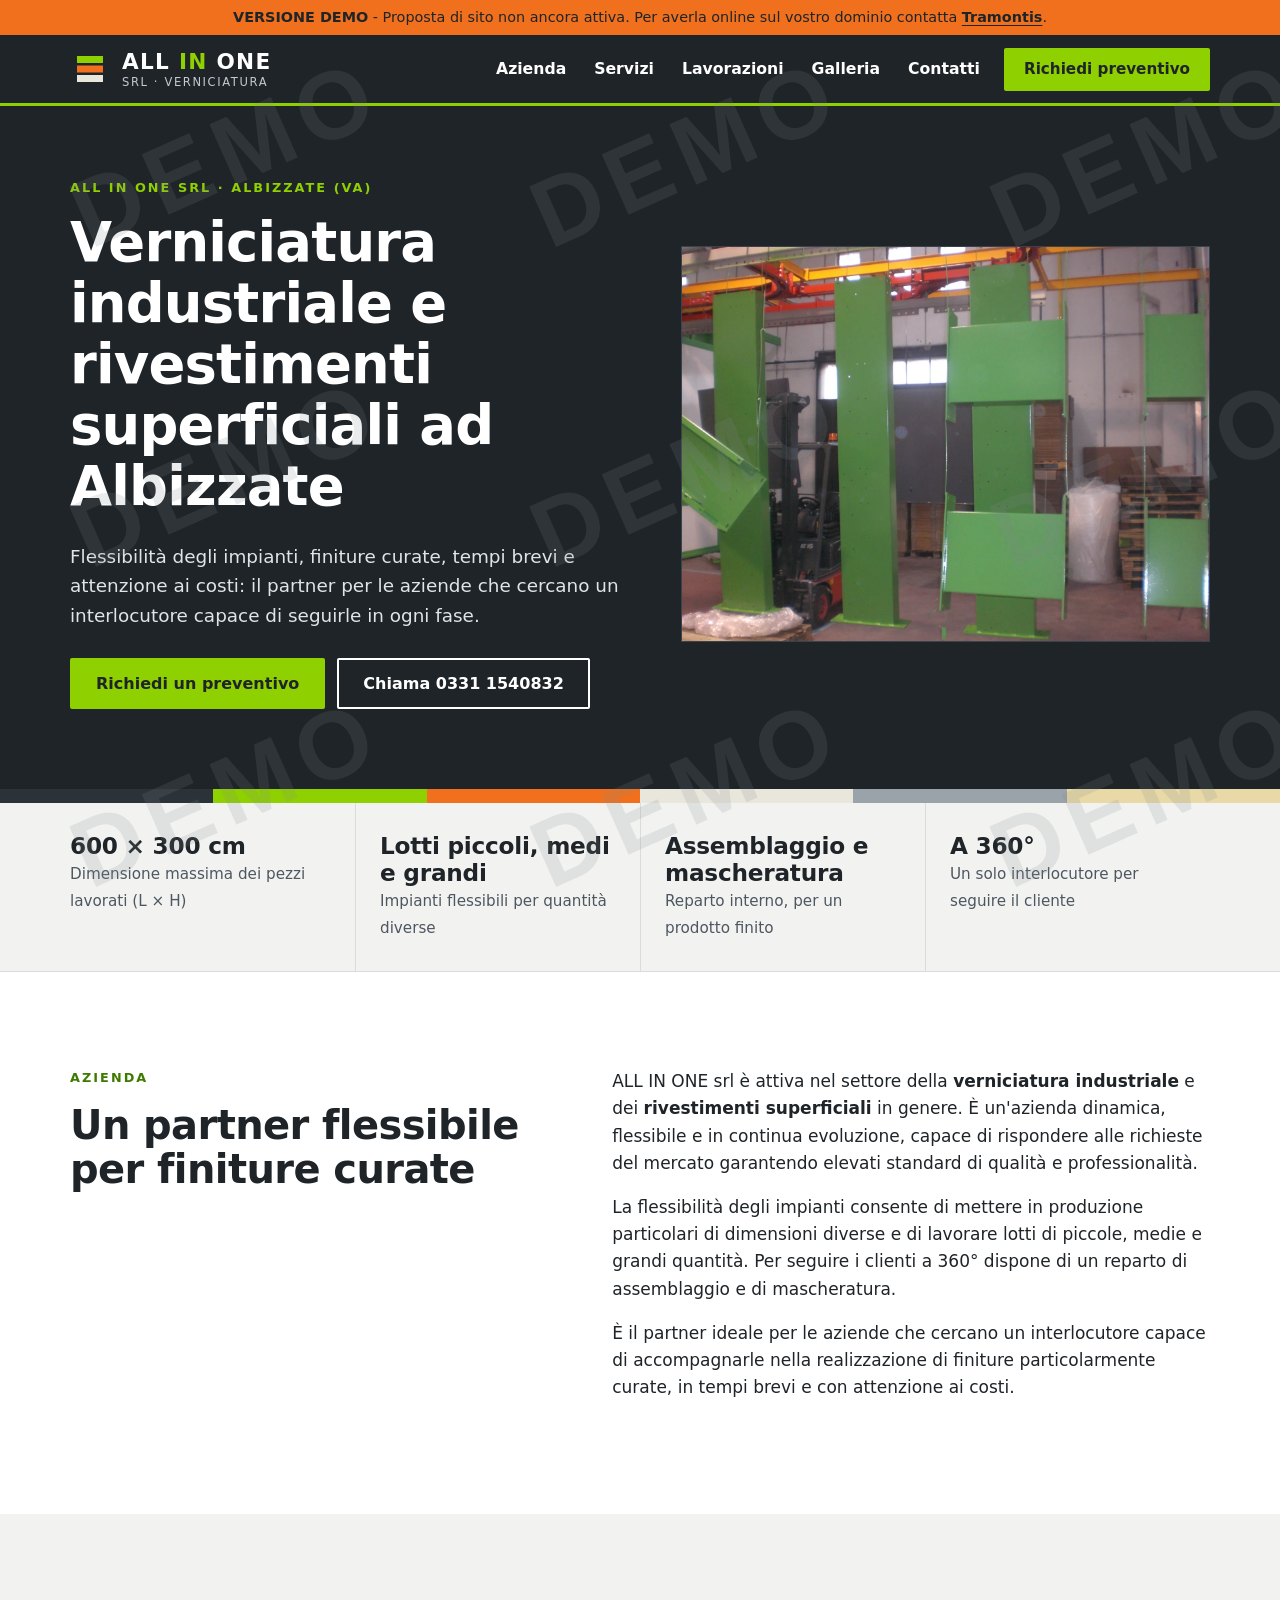
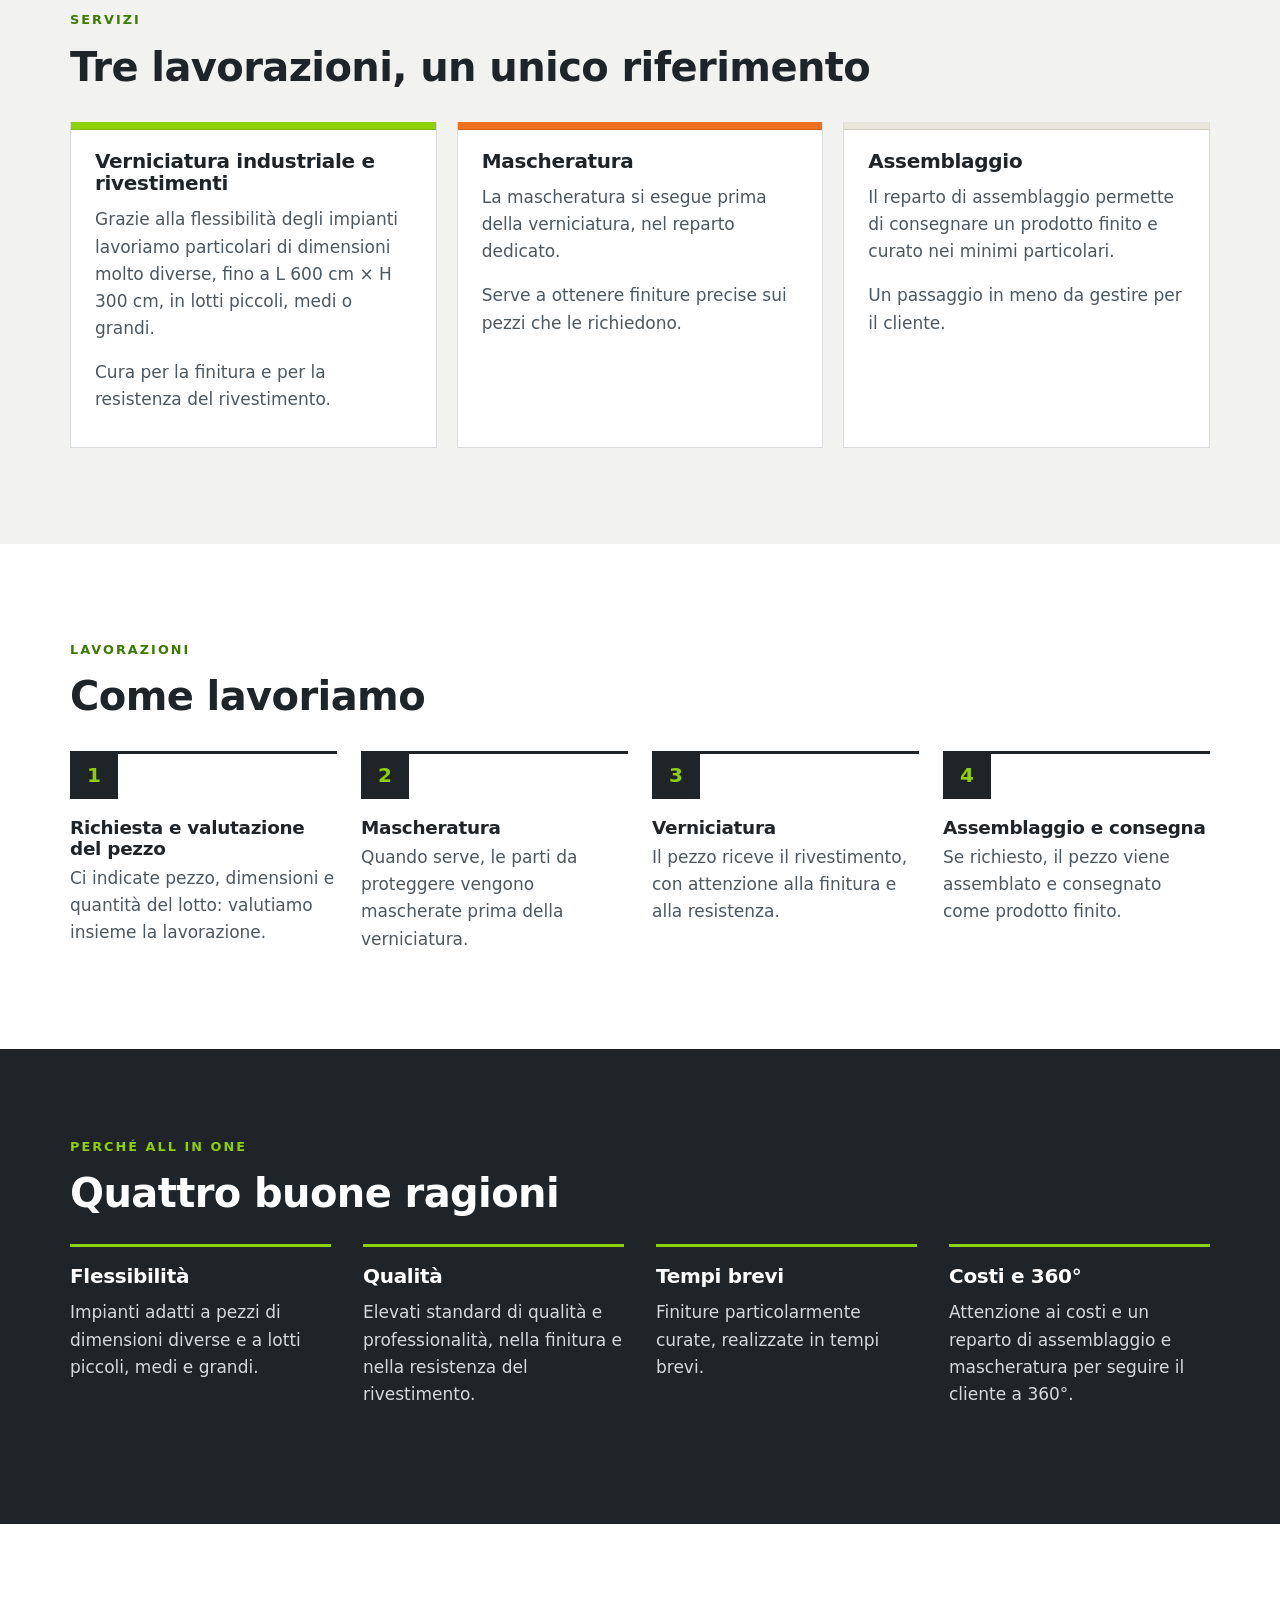
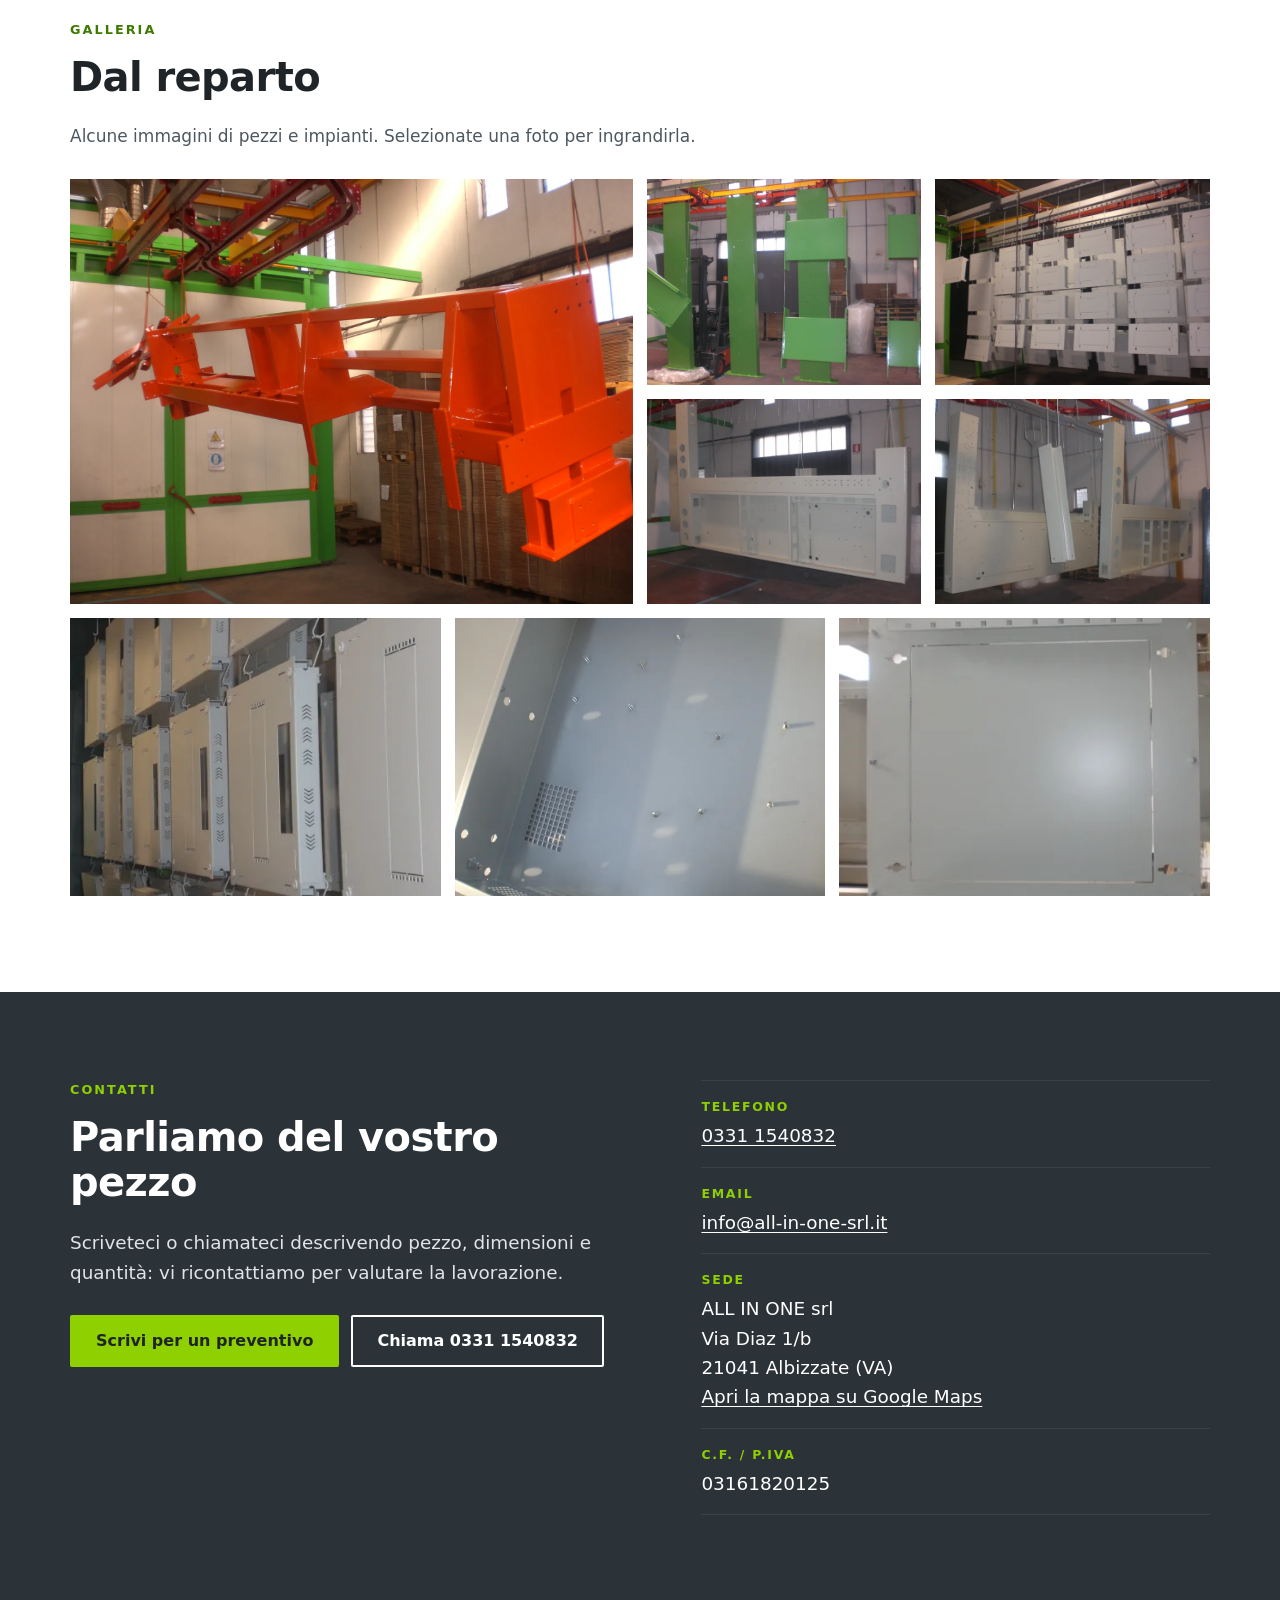
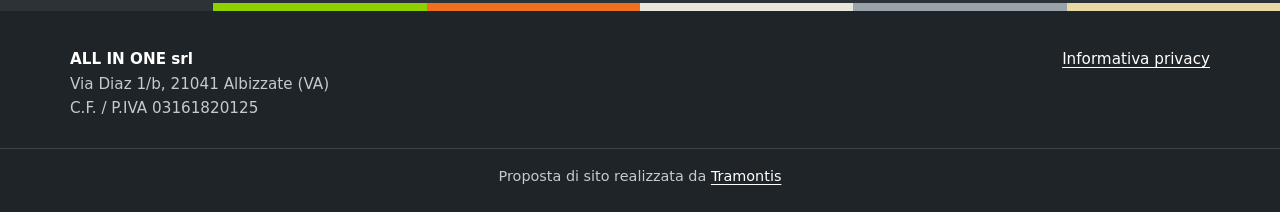
==== commit 7f0f1a04: "Aggiunge fascia 'Versione demo' e filigrana DEMO Fascia in alto con link a Tramontis e filigrana dia" ====
--- a/index.html
+++ b/index.html
@@ -47,6 +47,9 @@
 <body>
   <a class="skip-link" href="#contenuto">Vai al contenuto</a>
 
+  <div class="demo-bar" role="note"><p><strong>VERSIONE DEMO</strong> - Proposta di sito non ancora attiva. Per averla online sul vostro dominio contatta <a href="https://tramontis.netlify.app/" target="_blank" rel="noopener">Tramontis</a>.</p></div>
+  <div class="demo-watermark" aria-hidden="true"></div>
+
   <header class="site-header" id="top">
     <div class="wrap header-inner">
       <a class="brand" href="#top" aria-label="ALL IN ONE srl – torna all'inizio">
--- a/assets/css/style.css
+++ b/assets/css/style.css
@@ -253,3 +253,16 @@
   *, *::before, *::after { transition: none !important; animation: none !important; }
   .g-item:hover img { transform: none; }
 }
+
+/* Versione demo: fascia in alto + filigrana */
+.demo-bar { background: var(--orange); color: var(--graphite); font-size: .9rem; line-height: 1.35; text-align: center; padding: 8px var(--gutter); }
+.demo-bar p { margin: 0; }
+.demo-bar a { color: var(--graphite); font-weight: 700; text-decoration: underline; }
+.demo-bar a:hover { background: var(--graphite); color: #fff; text-decoration: none; }
+.demo-bar :focus-visible { outline-color: var(--graphite); }
+.demo-watermark {
+  position: fixed; inset: 0; z-index: 150; pointer-events: none;
+  background-image: url("data:image/svg+xml,%3Csvg xmlns='http://www.w3.org/2000/svg' width='460' height='320' viewBox='0 0 460 320'%3E%3Ctext x='230' y='185' text-anchor='middle' transform='rotate(-24 230 160)' font-family='Arial,Helvetica,sans-serif' font-weight='800' font-size='96' letter-spacing='10' fill='%23808890' fill-opacity='.17'%3EDEMO%3C/text%3E%3C/svg%3E");
+  background-size: 460px 320px;
+}
+@media (max-width: 640px) { .demo-watermark { background-size: 300px 209px; } }
